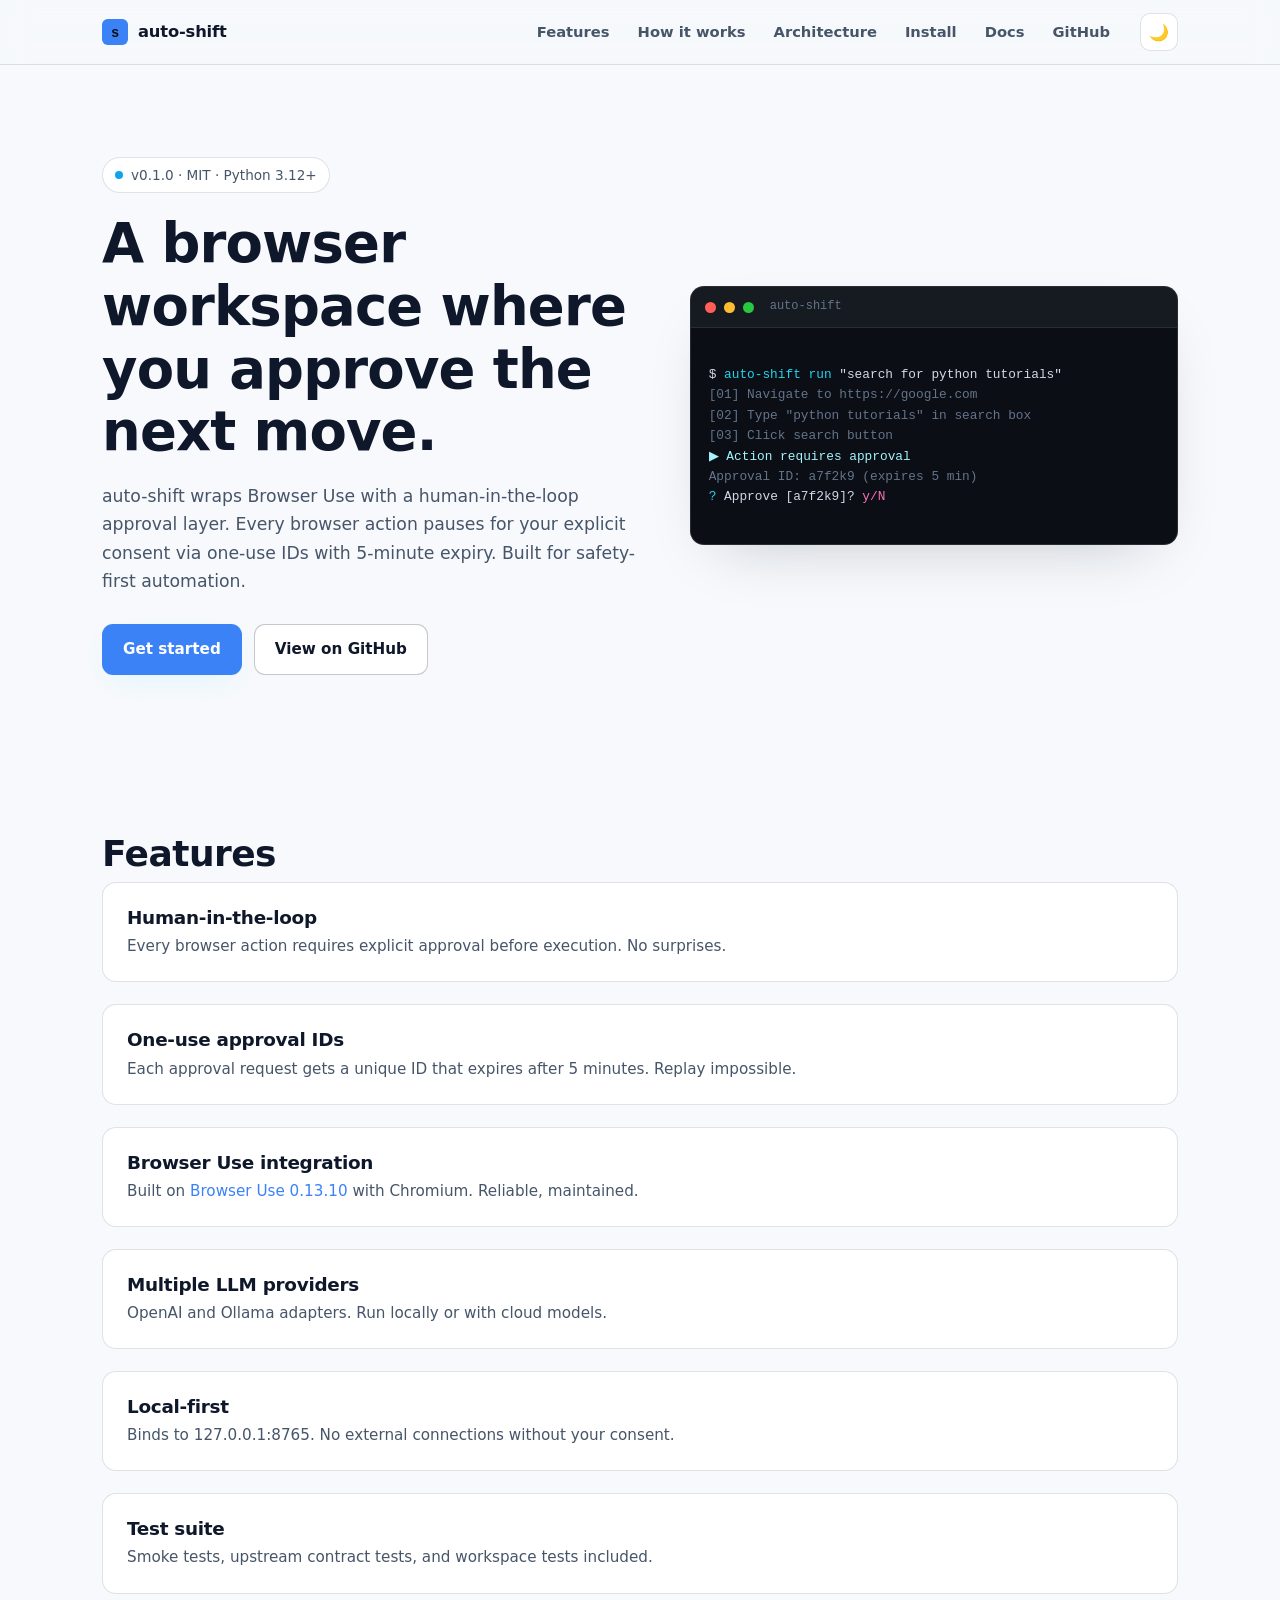
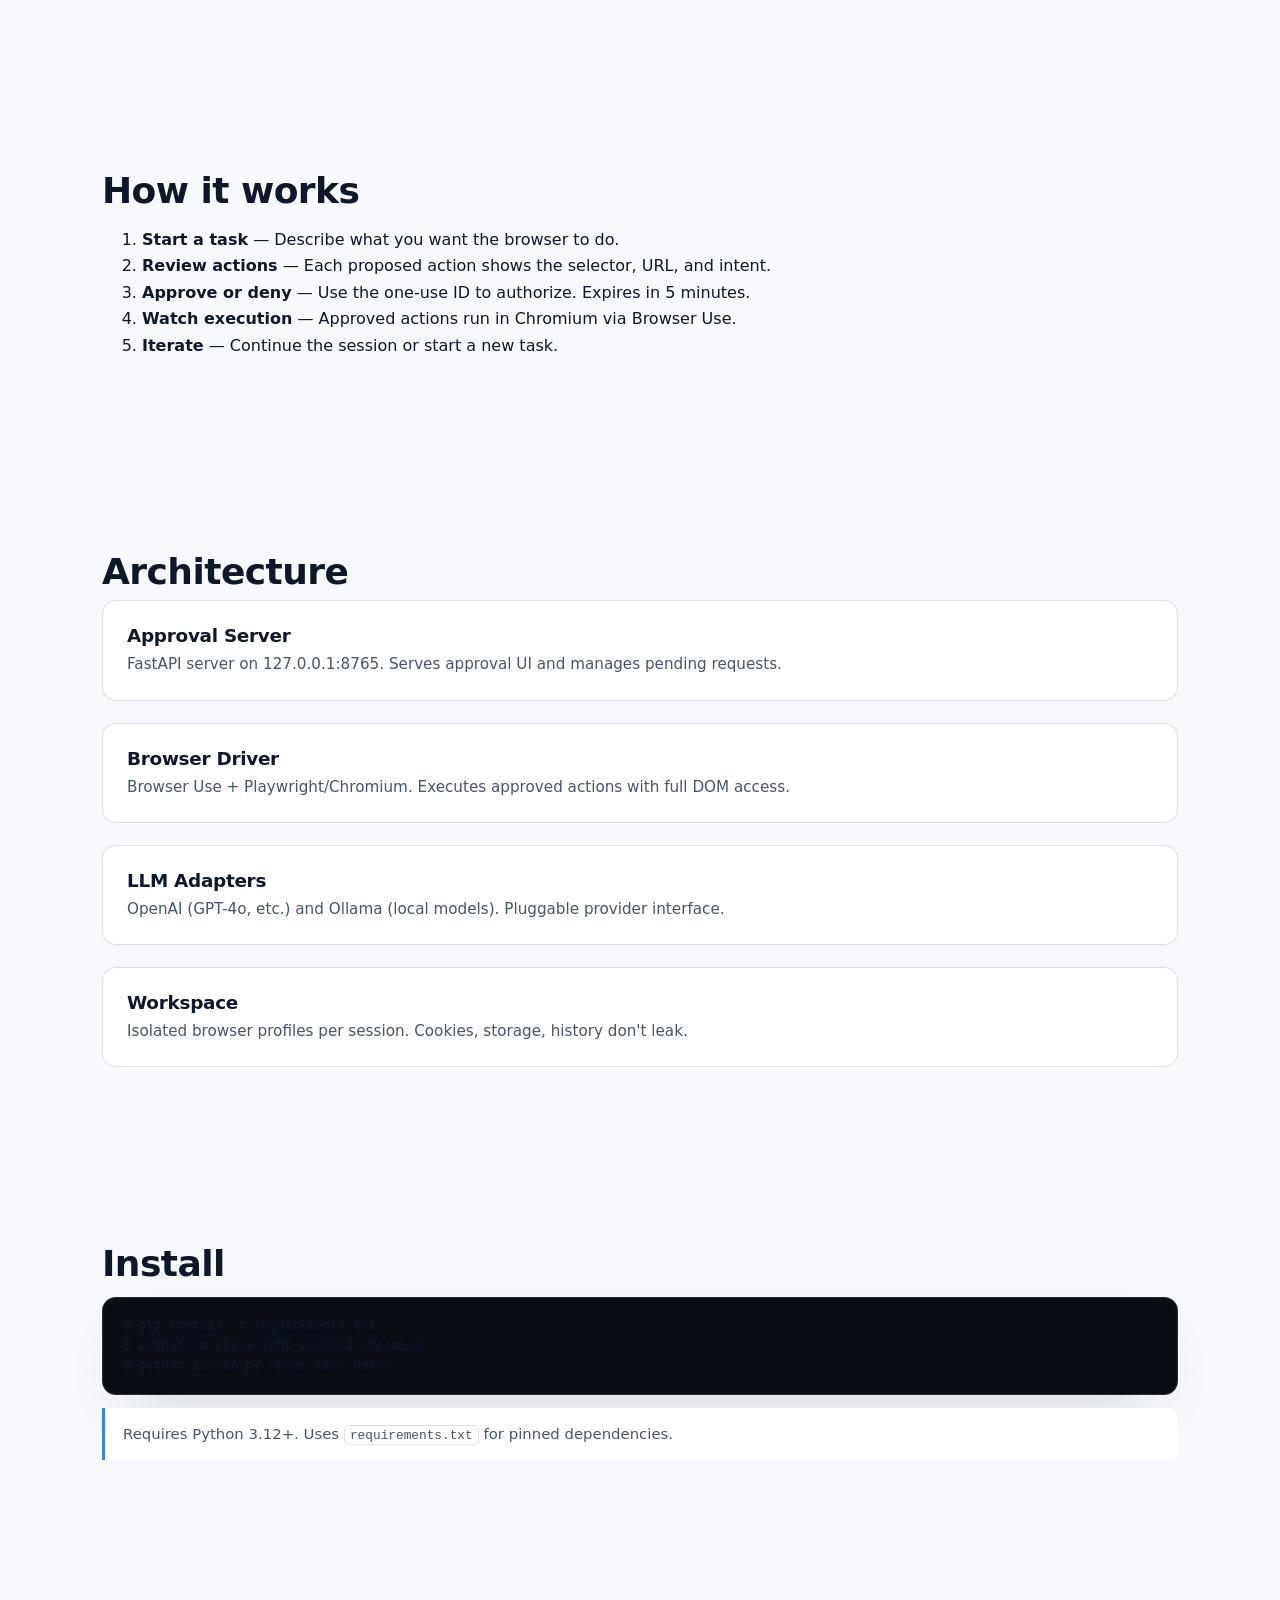
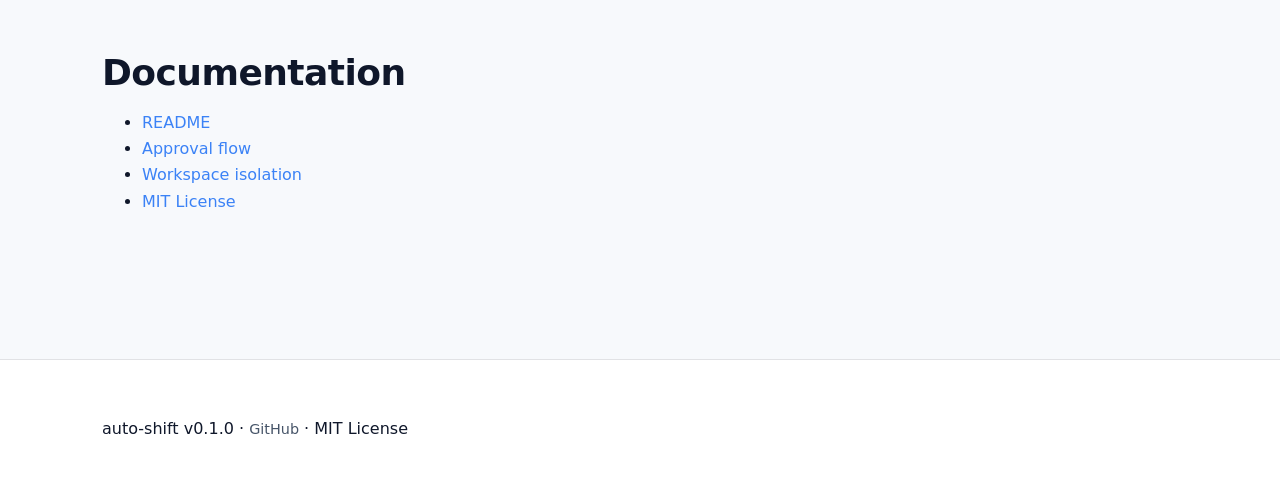
==== website/index.html @ 3d5436e9 "feat(site): add website with accurate content" ====
<!doctype html>
<html lang="en" data-theme="dark">
<head>
  <meta charset="utf-8">
  <meta name="viewport" content="width=device-width, initial-scale=1">
  <title>auto-shift — a browser workspace where you approve the next move</title>
  <meta name="description" content="auto-shift is a browser automation workspace with human-in-the-loop approval. Built on Browser Use, it lets you approve each action before execution with one-use IDs and 5-minute expiry.">
  <meta name="keywords" content="browser automation, browser-use, human-in-the-loop, approval workflow, AI agent, python">
  <meta name="author" content="Bittu Sharma">
  <link rel="canonical" href="https://honeyamn10-source.github.io/auto-shift/">
  <meta property="og:type" content="website">
  <meta property="og:site_name" content="auto-shift">
  <meta property="og:title" content="auto-shift — a browser workspace where you approve the next move">
  <meta property="og:description" content="Browser automation with approval gates. One-use approval IDs, 5-min expiry, Chromium + Browser Use.">
  <meta property="og:url" content="https://honeyamn10-source.github.io/auto-shift/">
  <meta property="og:image" content="https://honeyamn10-source.github.io/auto-shift/og.png">
  <meta property="og:image:width" content="1200">
  <meta property="og:image:height" content="630">
  <meta name="twitter:card" content="summary_large_image">
  <meta name="twitter:title" content="auto-shift — a browser workspace where you approve the next move">
  <meta name="twitter:description" content="Browser automation with approval gates. One-use approval IDs, 5-min expiry.">
  <meta name="twitter:image" content="https://honeyamn10-source.github.io/auto-shift/og.png">
  <meta name="color-scheme" content="dark light">
  <meta name="theme-color" content="#3b82f6">
  <link rel="icon" type="image/svg+xml" href="favicon.svg">
  <link rel="stylesheet" href="assets/site.css">
  <link rel="sitemap" type="application/xml" href="sitemap.xml">
  <script type="application/ld+json">
  {
    "@context": "https://schema.org",
    "@type": "SoftwareApplication",
    "name": "auto-shift",
    "url": "https://honeyamn10-source.github.io/auto-shift/",
    "applicationCategory": "DeveloperApplication",
    "operatingSystem": "Linux, macOS, Windows (Python 3.12+)",
    "description": "Browser automation workspace with human-in-the-loop approval using Browser Use.",
    "author": { "@type": "Person", "name": "Bittu Sharma" },
    "license": "https://github.com/honeyamn10-source/auto-shift/blob/main/LICENSE",
    "codeRepository": "https://github.com/honeyamn10-source/auto-shift"
  }
  </script>
</head>
<body>
  <a class="skip-link" href="#main">Skip to content</a>
  <header class="nav">
    <div class="wrap nav-inner">
      <a class="brand" href="#top" aria-label="auto-shift home">
        <svg viewBox="0 0 64 64" aria-hidden="true"><rect width="64" height="64" rx="14" fill="#3b82f6"/><text x="32" y="45" font-family="ui-monospace,Consolas,monospace" font-size="34" font-weight="700" fill="#0b0e14" text-anchor="middle">s</text></svg>
        auto-shift
      </a>
      <nav class="nav-links" aria-label="Primary">
        <a href="#features">Features</a>
        <a href="#how">How it works</a>
        <a href="#architecture">Architecture</a>
        <a href="#install">Install</a>
        <a href="#docs">Docs</a>
        <a href="https://github.com/honeyamn10-source/auto-shift" target="_blank" rel="noopener">GitHub</a>
      </nav>
      <button class="theme-toggle" type="button" aria-label="Switch theme">☀️</button>
      <button class="nav-burger" type="button" aria-expanded="false" aria-label="Toggle navigation">☰</button>
    </div>
  </header>
  <main id="main">
    <section class="hero" id="top">
      <div class="wrap">
        <div class="hero-grid">
          <div class="hero-inner">
            <span class="status"><span class="dot" aria-hidden="true"></span> v0.1.0 · MIT · Python 3.12+</span>
            <h1>A browser workspace where you approve the next move.</h1>
            <p class="lede">auto-shift wraps Browser Use with a human-in-the-loop approval layer. Every browser action pauses for your explicit consent via one-use IDs with 5-minute expiry. Built for safety-first automation.</p>
            <div class="btn-row">
              <a class="btn btn-primary" href="#install">Get started</a>
              <a class="btn btn-ghost" href="https://github.com/honeyamn10-source/auto-shift" target="_blank" rel="noopener">View on GitHub</a>
            </div>
          </div>
          <div class="term" role="img" aria-label="Terminal capture showing auto-shift approval prompt">
            <div class="term-bar"><i class="t1"></i><i class="t2"></i><i class="t3"></i><span>auto-shift</span></div>
            <div class="term-body">
$ <span class="c1">auto-shift run</span> "search for python tutorials"
<span class="dim">[01] Navigate to https://google.com</span>
<span class="dim">[02] Type "python tutorials" in search box</span>
<span class="dim">[03] Click search button</span>
<span class="c3">▶ Action requires approval</span>
<span class="dim">Approval ID: a7f2k9 (expires 5 min)</span>
<span class="c1">?</span> Approve [a7f2k9]? <span class="c2">y/N</span>
            </div>
          </div>
        </div>
      </div>
    </section>

    <section id="features" class="section">
      <div class="wrap">
        <h2>Features</h2>
        <div class="grid cards">
          <article class="card"><h3>Human-in-the-loop</h3><p>Every browser action requires explicit approval before execution. No surprises.</p></article>
          <article class="card"><h3>One-use approval IDs</h3><p>Each approval request gets a unique ID that expires after 5 minutes. Replay impossible.</p></article>
          <article class="card"><h3>Browser Use integration</h3><p>Built on <a href="https://github.com/browser-use/browser-use" target="_blank" rel="noopener">Browser Use 0.13.10</a> with Chromium. Reliable, maintained.</p></article>
          <article class="card"><h3>Multiple LLM providers</h3><p>OpenAI and Ollama adapters. Run locally or with cloud models.</p></article>
          <article class="card"><h3>Local-first</h3><p>Binds to 127.0.0.1:8765. No external connections without your consent.</p></article>
          <article class="card"><h3>Test suite</h3><p>Smoke tests, upstream contract tests, and workspace tests included.</p></article>
        </div>
      </div>
    </section>

    <section id="how" class="section alt">
      <div class="wrap">
        <h2>How it works</h2>
        <ol class="steps">
          <li><strong>Start a task</strong> — Describe what you want the browser to do.</li>
          <li><strong>Review actions</strong> — Each proposed action shows the selector, URL, and intent.</li>
          <li><strong>Approve or deny</strong> — Use the one-use ID to authorize. Expires in 5 minutes.</li>
          <li><strong>Watch execution</strong> — Approved actions run in Chromium via Browser Use.</li>
          <li><strong>Iterate</strong> — Continue the session or start a new task.</li>
        </ol>
      </div>
    </section>

    <section id="architecture" class="section">
      <div class="wrap">
        <h2>Architecture</h2>
        <div class="grid cards">
          <article class="card"><h3>Approval Server</h3><p>FastAPI server on 127.0.0.1:8765. Serves approval UI and manages pending requests.</p></article>
          <article class="card"><h3>Browser Driver</h3><p>Browser Use + Playwright/Chromium. Executes approved actions with full DOM access.</p></article>
          <article class="card"><h3>LLM Adapters</h3><p>OpenAI (GPT-4o, etc.) and Ollama (local models). Pluggable provider interface.</p></article>
          <article class="card"><h3>Workspace</h3><p>Isolated browser profiles per session. Cookies, storage, history don't leak.</p></article>
        </div>
      </div>
    </section>

    <section id="install" class="section alt">
      <div class="wrap">
        <h2>Install</h2>
        <pre class="term"><code>$ pip install -r requirements.txt
$ python -m playwright install chromium
$ python launch.py "your task here"</code></pre>
        <p class="note">Requires Python 3.12+. Uses <code>requirements.txt</code> for pinned dependencies.</p>
      </div>
    </section>

    <section id="docs" class="section">
      <div class="wrap">
        <h2>Documentation</h2>
        <ul class="doc-links">
          <li><a href="https://github.com/honeyamn10-source/auto-shift/blob/main/README.md">README</a></li>
          <li><a href="https://github.com/honeyamn10-source/auto-shift/blob/main/docs/approval.md">Approval flow</a></li>
          <li><a href="https://github.com/honeyamn10-source/auto-shift/blob/main/docs/workspace.md">Workspace isolation</a></li>
          <li><a href="https://github.com/honeyamn10-source/auto-shift/blob/main/LICENSE">MIT License</a></li>
        </ul>
      </div>
    </section>
  </main>
  <footer class="footer">
    <div class="wrap">
      <p>auto-shift v0.1.0 · <a href="https://github.com/honeyamn10-source/auto-shift">GitHub</a> · MIT License</p>
    </div>
  </footer>
  <script src="assets/site.js"></script>
</body>
</html>
---- website/assets/site.css ----
/* ============================================================
   portfolio design-system — shared across project sites
   Each site overrides the --accent* and --brand tokens.
   ============================================================ */

:root {
  --bg: #07090d;
  --bg-soft: #0b0f16;
  --bg-raised: #101722;
  --border: rgba(148, 163, 184, 0.14);
  --border-strong: rgba(148, 163, 184, 0.28);
  --text: #e6edf5;
  --text-dim: #94a3b8;
  --text-faint: #64748b;

  --accent: #22d3ee;
  --accent-2: #34d399;
  --accent-ink: #03151d;
  --accent-glow: rgba(34, 211, 238, 0.22);

  --mono: "SFMono-Regular", ui-monospace, "JetBrains Mono", Consolas, "Liberation Mono", monospace;
  --sans: "Inter", ui-sans-serif, system-ui, -apple-system, "Segoe UI", Roboto, Helvetica, Arial, sans-serif;

  --radius: 14px;
  --radius-sm: 9px;
  --maxw: 1120px;
  --nav-h: 64px;
  --shadow-lg: 0 24px 60px -24px rgba(0, 0, 0, 0.7);
  --ease: cubic-bezier(0.22, 1, 0.36, 1);
}

:root[data-theme="light"] {
  --bg: #f7f9fc;
  --bg-soft: #ffffff;
  --bg-raised: #ffffff;
  --border: rgba(15, 23, 42, 0.12);
  --border-strong: rgba(15, 23, 42, 0.24);
  --text: #0f172a;
  --text-dim: #475569;
  --text-faint: #94a3b8;
  --accent-ink: #ffffff;
  --accent-glow: rgba(34, 211, 238, 0.16);
  --shadow-lg: 0 24px 60px -30px rgba(15, 23, 42, 0.25);
}

/* ---------- reset ---------- */
*, *::before, *::after { box-sizing: border-box; }
html { scroll-behavior: smooth; -webkit-text-size-adjust: 100%; }
body {
  margin: 0;
  background: var(--bg);
  color: var(--text);
  font-family: var(--sans);
  font-size: 16px;
  line-height: 1.65;
  -webkit-font-smoothing: antialiased;
  text-rendering: optimizeLegibility;
}
img, svg { display: block; max-width: 100%; }
a { color: var(--accent); text-decoration: none; }
a:hover { text-decoration: underline; }
h1, h2, h3, h4 { line-height: 1.15; margin: 0 0 0.5rem; letter-spacing: -0.015em; }
h1 { font-size: clamp(2.1rem, 5vw, 3.4rem); font-weight: 800; }
h2 { font-size: clamp(1.6rem, 3.4vw, 2.25rem); font-weight: 750; }
h3 { font-size: 1.15rem; font-weight: 650; }
p { margin: 0 0 1rem; }
code, pre, kbd { font-family: var(--mono); }
code {
  font-size: 0.86em;
  background: var(--bg-raised);
  border: 1px solid var(--border);
  border-radius: 5px;
  padding: 0.12em 0.4em;
}
pre {
  background: var(--bg-raised);
  border: 1px solid var(--border);
  border-radius: var(--radius);
  padding: 18px 20px;
  overflow-x: auto;
  line-height: 1.55;
  font-size: 0.85rem;
}
pre code { background: none; border: 0; padding: 0; font-size: inherit; }
::selection { background: var(--accent); color: var(--accent-ink); }

/* ---------- focus + a11y ---------- */
:focus-visible {
  outline: 2px solid var(--accent);
  outline-offset: 3px;
  border-radius: 4px;
}
.skip-link {
  position: absolute;
  left: 12px;
  top: -60px;
  z-index: 1000;
  background: var(--accent);
  color: var(--accent-ink);
  padding: 8px 14px;
  border-radius: 8px;
  transition: top 0.2s var(--ease);
}
.skip-link:focus { top: 12px; }

@media (prefers-reduced-motion: reduce) {
  *, *::before, *::after {
    animation-duration: 0.001s !important;
    animation-iteration-count: 1 !important;
    transition-duration: 0.001s !important;
    scroll-behavior: auto !important;
  }
  html { scroll-behavior: auto; }
}

/* ---------- layout ---------- */
.wrap { max-width: var(--maxw); margin: 0 auto; padding: 0 22px; }
.section { padding: 88px 0; }
.section-soft { background: var(--bg-soft); }
.eyebrow {
  text-transform: uppercase;
  letter-spacing: 0.14em;
  font-size: 0.72rem;
  font-weight: 700;
  color: var(--accent);
  margin-bottom: 14px;
}
.lede { color: var(--text-dim); font-size: 1.08rem; max-width: 62ch; }
.grid { display: grid; gap: 22px; }
.grid-2 { grid-template-columns: repeat(2, 1fr); }
.grid-3 { grid-template-columns: repeat(3, 1fr); }
.grid-4 { grid-template-columns: repeat(4, 1fr); }

/* ---------- nav ---------- */
.nav {
  position: sticky;
  top: 0;
  z-index: 100;
  backdrop-filter: blur(14px);
  background: color-mix(in srgb, var(--bg) 78%, transparent);
  border-bottom: 1px solid var(--border);
}
.nav-inner { display: flex; align-items: center; gap: 18px; height: var(--nav-h); }
.brand { display: flex; align-items: center; gap: 10px; font-weight: 750; color: var(--text); font-size: 1.02rem; letter-spacing: -0.01em; }
.brand svg { width: 26px; height: 26px; }
.brand:hover { text-decoration: none; }
.nav-links { display: flex; align-items: center; gap: 4px; margin-left: auto; }
.nav-links a {
  color: var(--text-dim);
  font-size: 0.92rem;
  padding: 7px 12px;
  border-radius: 8px;
  font-weight: 550;
}
.nav-links a:hover { color: var(--text); background: var(--bg-raised); text-decoration: none; }
.nav-cta { margin-left: 6px; }
.theme-toggle, .nav-burger {
  background: var(--bg-raised);
  border: 1px solid var(--border);
  color: var(--text);
  width: 38px;
  height: 38px;
  border-radius: 10px;
  cursor: pointer;
  display: inline-flex;
  align-items: center;
  justify-content: center;
  font-size: 16px;
}
.theme-toggle:hover, .nav-burger:hover { border-color: var(--border-strong); }
.nav-burger { display: none; margin-left: 4px; }
@media (max-width: 860px) {
  .nav-links {
    display: none;
    position: absolute;
    top: var(--nav-h);
    left: 0;
    right: 0;
    flex-direction: column;
    align-items: stretch;
    gap: 2px;
    background: var(--bg);
    border-bottom: 1px solid var(--border);
    padding: 10px 16px 16px;
  }
  .nav-links.open { display: flex; }
  .nav-links a { padding: 12px; }
  .nav-burger { display: inline-flex; }
  .nav-cta { display: none; }
}

/* ---------- buttons ---------- */
.btn {
  display: inline-flex;
  align-items: center;
  gap: 8px;
  font-weight: 650;
  font-size: 0.95rem;
  padding: 12px 20px;
  border-radius: 11px;
  border: 1px solid transparent;
  cursor: pointer;
  transition: transform 0.15s var(--ease), border-color 0.15s, background 0.15s, box-shadow 0.15s;
  text-decoration: none !important;
}
.btn-primary { background: var(--accent); color: var(--accent-ink); box-shadow: 0 10px 30px -12px var(--accent-glow); }
.btn-primary:hover { transform: translateY(-1px); box-shadow: 0 14px 34px -12px var(--accent-glow); }
.btn-ghost { border-color: var(--border-strong); color: var(--text); background: var(--bg-soft); }
.btn-ghost:hover { border-color: var(--accent); color: var(--accent); }
.btn-row { display: flex; flex-wrap: wrap; gap: 12px; margin-top: 28px; }

/* ---------- hero ---------- */
.hero { padding: 92px 0 70px; position: relative; overflow: hidden; }
.hero::before {
  content: "";
  position: absolute;
  inset: -40% -10% auto;
  height: 90%;
  background:
    radial-gradient(520px 340px at 18% 0%, var(--accent-glow), transparent 70%),
    radial-gradient(420px 300px at 82% 10%, rgba(52, 211, 153, 0.12), transparent 70%);
  pointer-events: none;
}
.hero-inner { position: relative; }
.hero h1 { max-width: 18ch; }
.hero p.lede { margin-top: 18px; }
.hero .status {
  display: inline-flex;
  align-items: center;
  gap: 8px;
  color: var(--text-dim);
  font-size: 0.85rem;
  border: 1px solid var(--border);
  background: var(--bg-raised);
  padding: 6px 12px;
  border-radius: 999px;
  margin-bottom: 20px;
}
.hero .status .dot { width: 8px; height: 8px; border-radius: 50%; background: var(--accent-2); }
.hero-grid { display: grid; grid-template-columns: 1.05fr 0.95fr; gap: 48px; align-items: center; }
@media (max-width: 900px) { .hero-grid { grid-template-columns: 1fr; gap: 36px; } .hero { padding: 64px 0 48px; } }

.term {
  background: #0b0e14;
  border: 1px solid rgba(148, 163, 184, 0.2);
  border-radius: var(--radius);
  box-shadow: var(--shadow-lg);
  overflow: hidden;
  font-family: var(--mono);
  font-size: 0.8rem;
}
.term-bar { display: flex; align-items: center; gap: 8px; padding: 10px 14px; background: rgba(148,163,184,0.08); border-bottom: 1px solid rgba(148,163,184,0.14); }
.term-bar i { width: 11px; height: 11px; border-radius: 50%; display: inline-block; }
.term-bar .t1 { background: #ff5f57; } .term-bar .t2 { background: #febc2e; } .term-bar .t3 { background: #28c840; }
.term-bar span { margin-left: 8px; color: #64748b; font-size: 0.75rem; }
.term-body { padding: 16px 18px; overflow-x: auto; color: #d1d9e6; line-height: 1.6; white-space: pre; }
.term-body .c1 { color: #22d3ee; }
.term-body .c2 { color: #f472b6; }
.term-body .c3 { color: #a5f3fc; }
.term-body .ok { color: #34d399; }
.term-body .warn { color: #fbbf24; }
.term-body .err { color: #f87171; }
.term-body .dim { color: #64748b; }

/* ---------- cards ---------- */
.card {
  background: var(--bg-raised);
  border: 1px solid var(--border);
  border-radius: var(--radius);
  padding: 24px 24px 22px;
  transition: border-color 0.2s, transform 0.2s var(--ease);
}
.card:hover { border-color: var(--border-strong); transform: translateY(-2px); }
.card .ico {
  width: 42px; height: 42px; border-radius: 11px;
  display: inline-flex; align-items: center; justify-content: center;
  background: var(--accent-glow); color: var(--accent);
  font-size: 20px; margin-bottom: 14px;
}
.card h3 { margin-bottom: 6px; }
.card p { color: var(--text-dim); font-size: 0.95rem; margin: 0; }
.card .tag-row { margin-top: 14px; display: flex; flex-wrap: wrap; gap: 6px; }
.tag { font-family: var(--mono); font-size: 0.72rem; color: var(--text-dim); border: 1px solid var(--border); background: var(--bg); padding: 3px 8px; border-radius: 999px; }

/* ---------- steps / how it works ---------- */
.steps { counter-reset: step; display: grid; gap: 0; }
.step { display: grid; grid-template-columns: 56px 1fr; gap: 18px; padding: 18px 0; border-top: 1px solid var(--border); }
.step:first-child { border-top: 0; }
.step .n { counter-increment: step; font-family: var(--mono); color: var(--accent); font-weight: 700; }
.step .n::before { content: counter(step, decimal-leading-zero); }
.step h3 { margin-bottom: 4px; }
.step p { color: var(--text-dim); margin: 0; font-size: 0.95rem; }

/* ---------- code compare / pipe ---------- */
.pipe { font-family: var(--mono); font-size: 0.85rem; display: flex; flex-wrap: wrap; align-items: center; gap: 8px; }
.pipe .node { background: var(--bg-raised); border: 1px solid var(--border); border-radius: var(--radius-sm); padding: 8px 14px; color: var(--text); }
.pipe .node b { color: var(--accent); }
.pipe .arr { color: var(--text-faint); }

/* ---------- feature table ---------- */
.ftable { width: 100%; border-collapse: collapse; font-size: 0.93rem; }
.ftable th { text-align: left; color: var(--text-faint); font-size: 0.76rem; text-transform: uppercase; letter-spacing: 0.08em; padding: 10px 12px; border-bottom: 1px solid var(--border-strong); }
.ftable td { padding: 12px; border-bottom: 1px solid var(--border); vertical-align: top; }
.ftable tr:last-child td { border-bottom: 0; }
.ftable code { white-space: nowrap; }
@media (max-width: 640px) { .ftable { font-size: 0.85rem; } .grid-4, .grid-3 { grid-template-columns: 1fr; } .grid-2 { grid-template-columns: 1fr; } }

/* ---------- quote / banners ---------- */
.note { border-left: 3px solid var(--accent); background: var(--bg-raised); padding: 14px 18px; border-radius: 0 var(--radius-sm) var(--radius-sm) 0; color: var(--text-dim); font-size: 0.93rem; }

/* ---------- footer ---------- */
.footer {
  border-top: 1px solid var(--border);
  background: var(--bg-soft);
  padding: 56px 0 34px;
  margin-top: 40px;
}
.footer-grid { display: grid; grid-template-columns: 2fr 1fr 1fr 1fr; gap: 30px; }
.footer h4 { font-size: 0.85rem; margin-bottom: 12px; }
.footer ul { list-style: none; margin: 0; padding: 0; }
.footer li { margin-bottom: 8px; }
.footer a { color: var(--text-dim); font-size: 0.9rem; }
.footer a:hover { color: var(--accent); }
.footer .bio { color: var(--text-dim); font-size: 0.92rem; }
.footer-base { margin-top: 40px; padding-top: 22px; border-top: 1px solid var(--border); display: flex; flex-wrap: wrap; gap: 12px; justify-content: space-between; color: var(--text-faint); font-size: 0.85rem; }
@media (max-width: 760px) { .footer-grid { grid-template-columns: 1fr 1fr; } }

/* ---------- reveal on scroll ---------- */
[data-reveal] { opacity: 0; transform: translateY(14px); transition: opacity 0.6s var(--ease), transform 0.6s var(--ease); }
[data-reveal].revealed { opacity: 1; transform: none; }
@media (prefers-reduced-motion: reduce) { [data-reveal] { opacity: 1; transform: none; } }

/* ---------- section id offset for sticky nav ---------- */
[id] { scroll-margin-top: calc(var(--nav-h) + 16px); }

/* ---------- misc ---------- */
.metrics { display: grid; grid-template-columns: repeat(auto-fit, minmax(150px, 1fr)); gap: 16px; }
.metric { border: 1px solid var(--border); background: var(--bg-raised); border-radius: var(--radius); padding: 18px; }
.metric b { font-size: 1.5rem; letter-spacing: -0.02em; display: block; color: var(--accent); }
.metric span { color: var(--text-dim); font-size: 0.84rem; }
.center { text-align: center; }
.center .lede { margin-inline: auto; }
.stack > * + * { margin-top: 18px; }
/* ---- auto-shift theme ---- */
:root {
  --accent: #3b82f6;
  --accent-2: #0ea5e9;
  --accent-glow: rgba(59, 130, 246, 0.22);
}
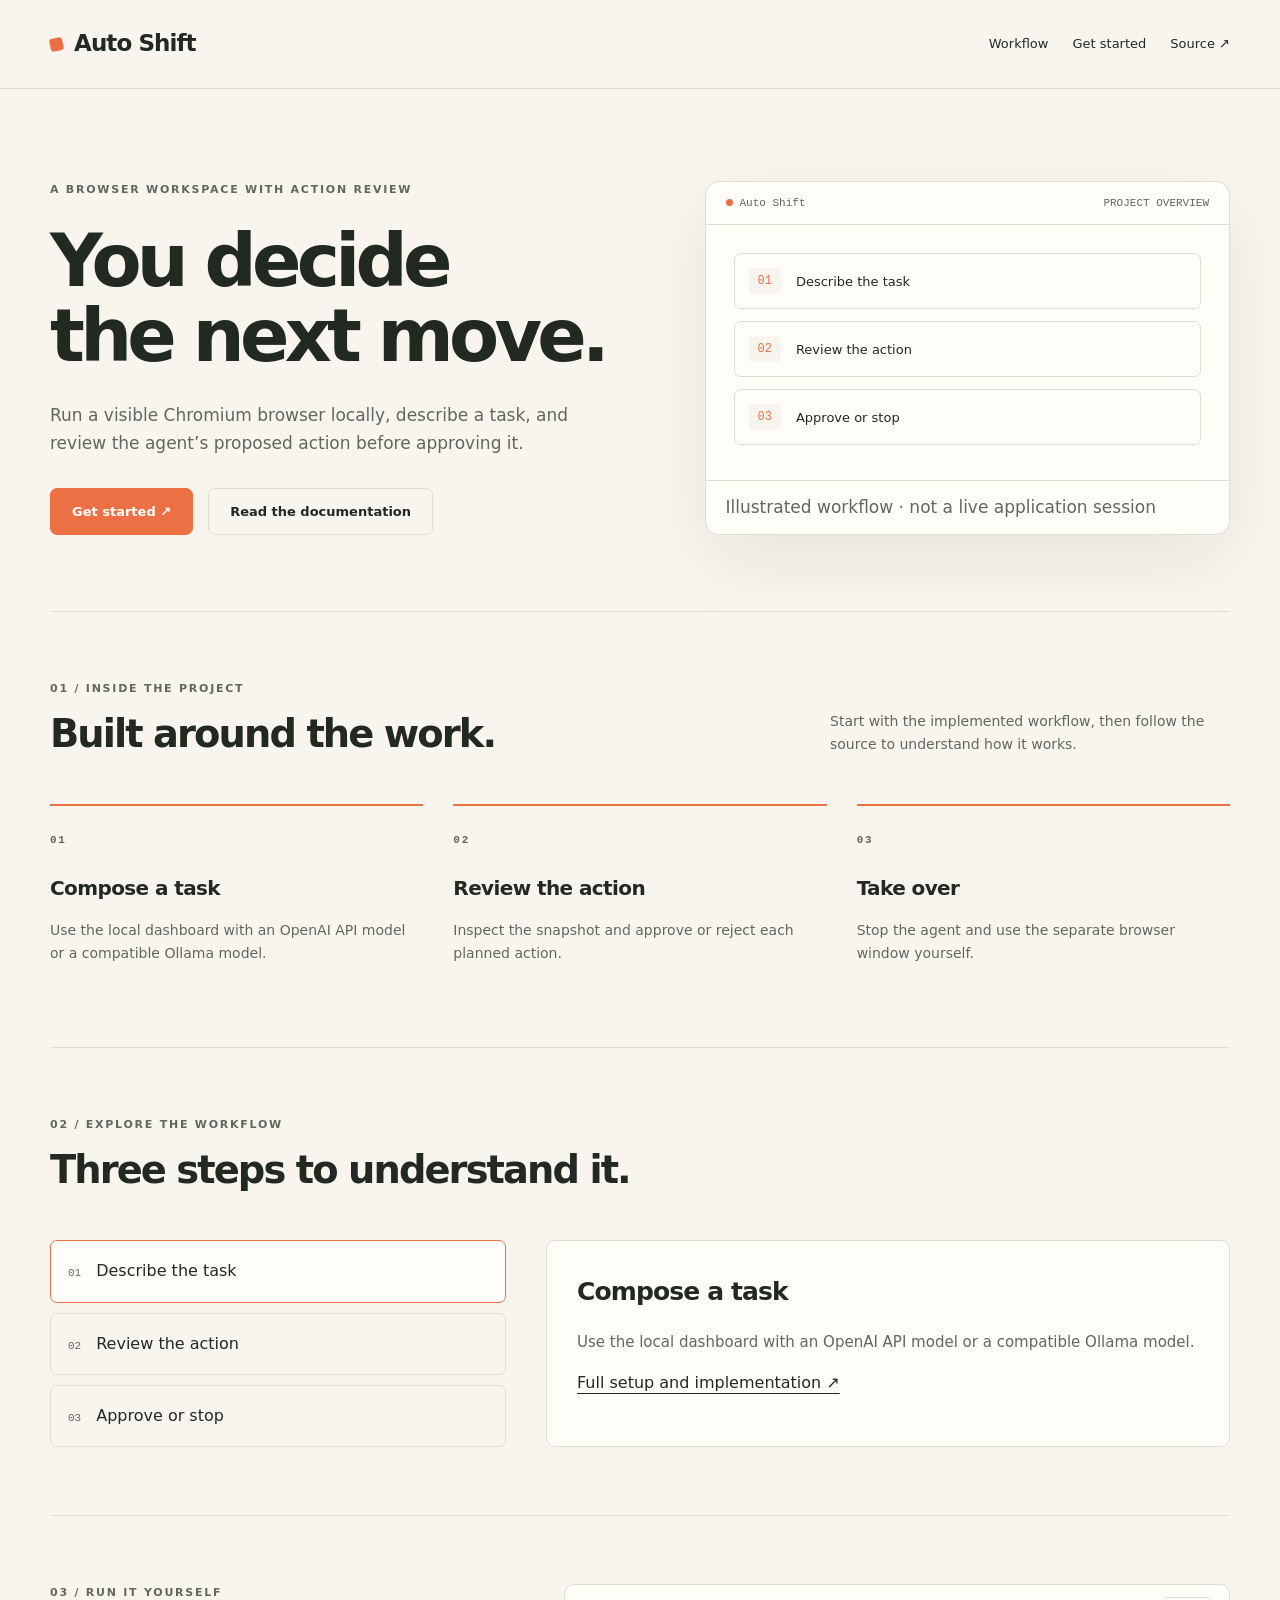
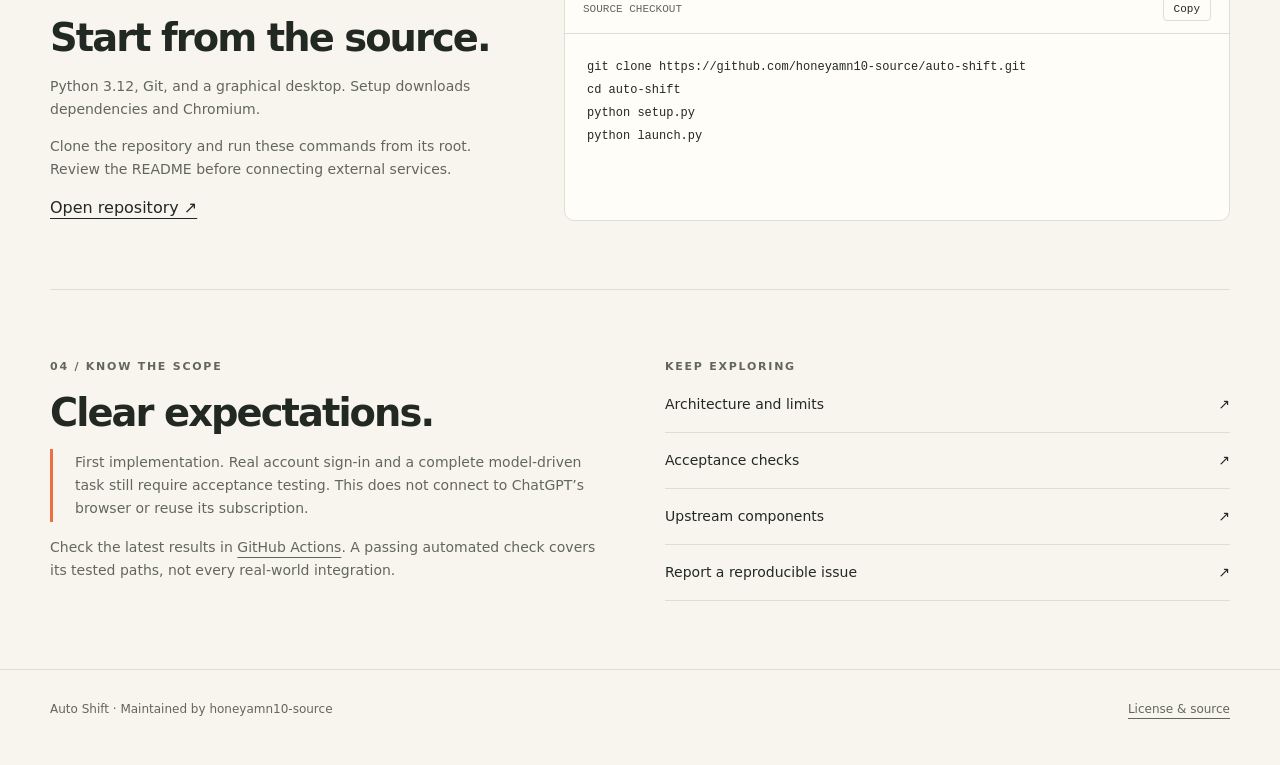
==== commit 2517d389: "docs: rebuild project guide and website around implemented workflows" ====
--- a/website/index.html
+++ b/website/index.html
@@ -1,160 +1,13 @@
 <!doctype html>
-<html lang="en" data-theme="dark">
-<head>
-  <meta charset="utf-8">
-  <meta name="viewport" content="width=device-width, initial-scale=1">
-  <title>auto-shift — a browser workspace where you approve the next move</title>
-  <meta name="description" content="auto-shift is a browser automation workspace with human-in-the-loop approval. Built on Browser Use, it lets you approve each action before execution with one-use IDs and 5-minute expiry.">
-  <meta name="keywords" content="browser automation, browser-use, human-in-the-loop, approval workflow, AI agent, python">
-  <meta name="author" content="Bittu Sharma">
-  <link rel="canonical" href="https://honeyamn10-source.github.io/auto-shift/">
-  <meta property="og:type" content="website">
-  <meta property="og:site_name" content="auto-shift">
-  <meta property="og:title" content="auto-shift — a browser workspace where you approve the next move">
-  <meta property="og:description" content="Browser automation with approval gates. One-use approval IDs, 5-min expiry, Chromium + Browser Use.">
-  <meta property="og:url" content="https://honeyamn10-source.github.io/auto-shift/">
-  <meta property="og:image" content="https://honeyamn10-source.github.io/auto-shift/og.png">
-  <meta property="og:image:width" content="1200">
-  <meta property="og:image:height" content="630">
-  <meta name="twitter:card" content="summary_large_image">
-  <meta name="twitter:title" content="auto-shift — a browser workspace where you approve the next move">
-  <meta name="twitter:description" content="Browser automation with approval gates. One-use approval IDs, 5-min expiry.">
-  <meta name="twitter:image" content="https://honeyamn10-source.github.io/auto-shift/og.png">
-  <meta name="color-scheme" content="dark light">
-  <meta name="theme-color" content="#3b82f6">
-  <link rel="icon" type="image/svg+xml" href="favicon.svg">
-  <link rel="stylesheet" href="assets/site.css">
-  <link rel="sitemap" type="application/xml" href="sitemap.xml">
-  <script type="application/ld+json">
-  {
-    "@context": "https://schema.org",
-    "@type": "SoftwareApplication",
-    "name": "auto-shift",
-    "url": "https://honeyamn10-source.github.io/auto-shift/",
-    "applicationCategory": "DeveloperApplication",
-    "operatingSystem": "Linux, macOS, Windows (Python 3.12+)",
-    "description": "Browser automation workspace with human-in-the-loop approval using Browser Use.",
-    "author": { "@type": "Person", "name": "Bittu Sharma" },
-    "license": "https://github.com/honeyamn10-source/auto-shift/blob/main/LICENSE",
-    "codeRepository": "https://github.com/honeyamn10-source/auto-shift"
-  }
-  </script>
-</head>
-<body>
-  <a class="skip-link" href="#main">Skip to content</a>
-  <header class="nav">
-    <div class="wrap nav-inner">
-      <a class="brand" href="#top" aria-label="auto-shift home">
-        <svg viewBox="0 0 64 64" aria-hidden="true"><rect width="64" height="64" rx="14" fill="#3b82f6"/><text x="32" y="45" font-family="ui-monospace,Consolas,monospace" font-size="34" font-weight="700" fill="#0b0e14" text-anchor="middle">s</text></svg>
-        auto-shift
-      </a>
-      <nav class="nav-links" aria-label="Primary">
-        <a href="#features">Features</a>
-        <a href="#how">How it works</a>
-        <a href="#architecture">Architecture</a>
-        <a href="#install">Install</a>
-        <a href="#docs">Docs</a>
-        <a href="https://github.com/honeyamn10-source/auto-shift" target="_blank" rel="noopener">GitHub</a>
-      </nav>
-      <button class="theme-toggle" type="button" aria-label="Switch theme">☀️</button>
-      <button class="nav-burger" type="button" aria-expanded="false" aria-label="Toggle navigation">☰</button>
-    </div>
-  </header>
-  <main id="main">
-    <section class="hero" id="top">
-      <div class="wrap">
-        <div class="hero-grid">
-          <div class="hero-inner">
-            <span class="status"><span class="dot" aria-hidden="true"></span> v0.1.0 · MIT · Python 3.12+</span>
-            <h1>A browser workspace where you approve the next move.</h1>
-            <p class="lede">auto-shift wraps Browser Use with a human-in-the-loop approval layer. Every browser action pauses for your explicit consent via one-use IDs with 5-minute expiry. Built for safety-first automation.</p>
-            <div class="btn-row">
-              <a class="btn btn-primary" href="#install">Get started</a>
-              <a class="btn btn-ghost" href="https://github.com/honeyamn10-source/auto-shift" target="_blank" rel="noopener">View on GitHub</a>
-            </div>
-          </div>
-          <div class="term" role="img" aria-label="Terminal capture showing auto-shift approval prompt">
-            <div class="term-bar"><i class="t1"></i><i class="t2"></i><i class="t3"></i><span>auto-shift</span></div>
-            <div class="term-body">
-$ <span class="c1">auto-shift run</span> "search for python tutorials"
-<span class="dim">[01] Navigate to https://google.com</span>
-<span class="dim">[02] Type "python tutorials" in search box</span>
-<span class="dim">[03] Click search button</span>
-<span class="c3">▶ Action requires approval</span>
-<span class="dim">Approval ID: a7f2k9 (expires 5 min)</span>
-<span class="c1">?</span> Approve [a7f2k9]? <span class="c2">y/N</span>
-            </div>
-          </div>
-        </div>
-      </div>
-    </section>
+<html lang="en"><head><meta charset="utf-8"><meta name="viewport" content="width=device-width,initial-scale=1"><title>Auto Shift — A browser workspace with action review</title><meta name="description" content="Run a visible Chromium browser locally, describe a task, and review the agent’s proposed action before approving it."><meta name="theme-color" content="#f8f5ee"><meta property="og:title" content="Auto Shift"><meta property="og:description" content="Run a visible Chromium browser locally, describe a task, and review the agent’s proposed action before approving it."><meta property="og:type" content="website"><link rel="canonical" href="https://honeyamn10-source.github.io/auto-shift/"><link rel="icon" href="favicon.svg" type="image/svg+xml"><link rel="stylesheet" href="assets/site.css"><script src="assets/site.js" defer></script></head>
+<body class="theme-browser" style="--accent:#ed7045;--bg:#f8f5ee;--ink:#222922;--muted:#62675e;--panel:#fffdf7;--line:#deded3;--on-accent:#ffffff"><a class="skip" href="#main">Skip to content</a><header><div class="wrap nav"><a class="brand" href="#main"><span class="mark" aria-hidden="true"></span>Auto Shift</a><nav aria-label="Primary"><a href="#workflow">Workflow</a><a href="#start">Get started</a><a href="https://github.com/honeyamn10-source/auto-shift">Source ↗</a></nav></div></header>
+<main id="main" class="wrap"><section class="hero"><div><div class="eyebrow">A browser workspace with action review</div><h1>You decide
+the next move.</h1><p>Run a visible Chromium browser locally, describe a task, and review the agent’s proposed action before approving it.</p><div class="actions"><a class="button primary" href="#start">Get started <span aria-hidden="true">&nbsp;↗</span></a><a class="button" href="https://github.com/honeyamn10-source/auto-shift#readme">Read the documentation</a></div></div><div class="surface"><div class="surface-top"><span><span class="dot"></span>Auto Shift</span><span>PROJECT OVERVIEW</span></div><div class="visual"><div class="workflow"><div class="workflow-row"><span class="num">01</span>Describe the task</div><div class="workflow-row"><span class="num">02</span>Review the action</div><div class="workflow-row"><span class="num">03</span>Approve or stop</div></div></div><p class="surface-note">Illustrated workflow · not a live application session</p></div></section>
+<section class="section"><div class="section-head"><div><div class="eyebrow">01 / Inside the project</div><h2>Built around the work.</h2></div><p>Start with the implemented workflow, then follow the source to understand how it works.</p></div><div class="features"><article class="feature"><span class="eyebrow">01</span><h3>Compose a task</h3><p>Use the local dashboard with an OpenAI API model or a compatible Ollama model.</p></article><article class="feature"><span class="eyebrow">02</span><h3>Review the action</h3><p>Inspect the snapshot and approve or reject each planned action.</p></article><article class="feature"><span class="eyebrow">03</span><h3>Take over</h3><p>Stop the agent and use the separate browser window yourself.</p></article></div></section>
 
-    <section id="features" class="section">
-      <div class="wrap">
-        <h2>Features</h2>
-        <div class="grid cards">
-          <article class="card"><h3>Human-in-the-loop</h3><p>Every browser action requires explicit approval before execution. No surprises.</p></article>
-          <article class="card"><h3>One-use approval IDs</h3><p>Each approval request gets a unique ID that expires after 5 minutes. Replay impossible.</p></article>
-          <article class="card"><h3>Browser Use integration</h3><p>Built on <a href="https://github.com/browser-use/browser-use" target="_blank" rel="noopener">Browser Use 0.13.10</a> with Chromium. Reliable, maintained.</p></article>
-          <article class="card"><h3>Multiple LLM providers</h3><p>OpenAI and Ollama adapters. Run locally or with cloud models.</p></article>
-          <article class="card"><h3>Local-first</h3><p>Binds to 127.0.0.1:8765. No external connections without your consent.</p></article>
-          <article class="card"><h3>Test suite</h3><p>Smoke tests, upstream contract tests, and workspace tests included.</p></article>
-        </div>
-      </div>
-    </section>
-
-    <section id="how" class="section alt">
-      <div class="wrap">
-        <h2>How it works</h2>
-        <ol class="steps">
-          <li><strong>Start a task</strong> — Describe what you want the browser to do.</li>
-          <li><strong>Review actions</strong> — Each proposed action shows the selector, URL, and intent.</li>
-          <li><strong>Approve or deny</strong> — Use the one-use ID to authorize. Expires in 5 minutes.</li>
-          <li><strong>Watch execution</strong> — Approved actions run in Chromium via Browser Use.</li>
-          <li><strong>Iterate</strong> — Continue the session or start a new task.</li>
-        </ol>
-      </div>
-    </section>
-
-    <section id="architecture" class="section">
-      <div class="wrap">
-        <h2>Architecture</h2>
-        <div class="grid cards">
-          <article class="card"><h3>Approval Server</h3><p>FastAPI server on 127.0.0.1:8765. Serves approval UI and manages pending requests.</p></article>
-          <article class="card"><h3>Browser Driver</h3><p>Browser Use + Playwright/Chromium. Executes approved actions with full DOM access.</p></article>
-          <article class="card"><h3>LLM Adapters</h3><p>OpenAI (GPT-4o, etc.) and Ollama (local models). Pluggable provider interface.</p></article>
-          <article class="card"><h3>Workspace</h3><p>Isolated browser profiles per session. Cookies, storage, history don't leak.</p></article>
-        </div>
-      </div>
-    </section>
-
-    <section id="install" class="section alt">
-      <div class="wrap">
-        <h2>Install</h2>
-        <pre class="term"><code>$ pip install -r requirements.txt
-$ python -m playwright install chromium
-$ python launch.py "your task here"</code></pre>
-        <p class="note">Requires Python 3.12+. Uses <code>requirements.txt</code> for pinned dependencies.</p>
-      </div>
-    </section>
-
-    <section id="docs" class="section">
-      <div class="wrap">
-        <h2>Documentation</h2>
-        <ul class="doc-links">
-          <li><a href="https://github.com/honeyamn10-source/auto-shift/blob/main/README.md">README</a></li>
-          <li><a href="https://github.com/honeyamn10-source/auto-shift/blob/main/docs/approval.md">Approval flow</a></li>
-          <li><a href="https://github.com/honeyamn10-source/auto-shift/blob/main/docs/workspace.md">Workspace isolation</a></li>
-          <li><a href="https://github.com/honeyamn10-source/auto-shift/blob/main/LICENSE">MIT License</a></li>
-        </ul>
-      </div>
-    </section>
-  </main>
-  <footer class="footer">
-    <div class="wrap">
-      <p>auto-shift v0.1.0 · <a href="https://github.com/honeyamn10-source/auto-shift">GitHub</a> · MIT License</p>
-    </div>
-  </footer>
-  <script src="assets/site.js"></script>
-</body>
-</html>
+<section id="workflow" class="section"><div class="section-head"><div><div class="eyebrow">02 / Explore the workflow</div><h2>Three steps to understand it.</h2></div></div><div class="explorer"><div class="choices" role="group" aria-label="Explore project workflow"><button class="choice" data-choice data-title="Compose a task" data-detail="Use the local dashboard with an OpenAI API model or a compatible Ollama model." aria-pressed="true"><span>01</span>Describe the task</button><button class="choice" data-choice data-title="Review the action" data-detail="Inspect the snapshot and approve or reject each planned action." aria-pressed="false"><span>02</span>Review the action</button><button class="choice" data-choice data-title="Take over" data-detail="Stop the agent and use the separate browser window yourself." aria-pressed="false"><span>03</span>Approve or stop</button></div><div class="explanation" aria-live="polite"><h3 id="explore-title">Compose a task</h3><p id="explore-text">Use the local dashboard with an OpenAI API model or a compatible Ollama model.</p><a href="https://github.com/honeyamn10-source/auto-shift#readme">Full setup and implementation ↗</a></div></div></section>
+<section id="start" class="section setup"><div><div class="eyebrow">03 / Run it yourself</div><h2>Start from the source.</h2><p class="muted">Python 3.12, Git, and a graphical desktop. Setup downloads dependencies and Chromium.</p><p class="muted">Clone the repository and run these commands from its root. Review the README before connecting external services.</p><a href="https://github.com/honeyamn10-source/auto-shift">Open repository ↗</a></div><div class="codebox"><div class="code-head"><span>SOURCE CHECKOUT</span><button class="copy" data-copy="setup-code" aria-label="Copy setup commands">Copy</button></div><pre><code id="setup-code">git clone https://github.com/honeyamn10-source/auto-shift.git
+cd auto-shift
+python setup.py
+python launch.py</code></pre></div></section>
+<section class="section detail-grid"><div><div class="eyebrow">04 / Know the scope</div><h2>Clear expectations.</h2><p class="scope">First implementation. Real account sign-in and a complete model-driven task still require acceptance testing. This does not connect to ChatGPT’s browser or reuse its subscription.</p><p class="muted">Check the latest results in <a href="https://github.com/honeyamn10-source/auto-shift/actions">GitHub Actions</a>. A passing automated check covers its tested paths, not every real-world integration.</p></div><div><div class="eyebrow">Keep exploring</div><ul class="doc-links"><li><a href="https://github.com/honeyamn10-source/auto-shift/blob/main/docs/ARCHITECTURE.md">Architecture and limits<span aria-hidden="true">↗</span></a></li><li><a href="https://github.com/honeyamn10-source/auto-shift/blob/main/docs/ACCEPTANCE.md">Acceptance checks<span aria-hidden="true">↗</span></a></li><li><a href="https://github.com/honeyamn10-source/auto-shift/blob/main/docs/OPEN_SOURCE.md">Upstream components<span aria-hidden="true">↗</span></a></li><li><a href="https://github.com/honeyamn10-source/auto-shift/issues">Report a reproducible issue<span aria-hidden="true">↗</span></a></li></ul></div></section></main><footer><div class="wrap"><span>Auto Shift · Maintained by honeyamn10-source</span><a href="https://github.com/honeyamn10-source/auto-shift/blob/main/LICENSE">License & source</a></div></footer></body></html>
--- a/website/assets/site.css
+++ b/website/assets/site.css
@@ -1,349 +1 @@
-/* ============================================================
-   portfolio design-system — shared across project sites
-   Each site overrides the --accent* and --brand tokens.
-   ============================================================ */
-
-:root {
-  --bg: #07090d;
-  --bg-soft: #0b0f16;
-  --bg-raised: #101722;
-  --border: rgba(148, 163, 184, 0.14);
-  --border-strong: rgba(148, 163, 184, 0.28);
-  --text: #e6edf5;
-  --text-dim: #94a3b8;
-  --text-faint: #64748b;
-
-  --accent: #22d3ee;
-  --accent-2: #34d399;
-  --accent-ink: #03151d;
-  --accent-glow: rgba(34, 211, 238, 0.22);
-
-  --mono: "SFMono-Regular", ui-monospace, "JetBrains Mono", Consolas, "Liberation Mono", monospace;
-  --sans: "Inter", ui-sans-serif, system-ui, -apple-system, "Segoe UI", Roboto, Helvetica, Arial, sans-serif;
-
-  --radius: 14px;
-  --radius-sm: 9px;
-  --maxw: 1120px;
-  --nav-h: 64px;
-  --shadow-lg: 0 24px 60px -24px rgba(0, 0, 0, 0.7);
-  --ease: cubic-bezier(0.22, 1, 0.36, 1);
-}
-
-:root[data-theme="light"] {
-  --bg: #f7f9fc;
-  --bg-soft: #ffffff;
-  --bg-raised: #ffffff;
-  --border: rgba(15, 23, 42, 0.12);
-  --border-strong: rgba(15, 23, 42, 0.24);
-  --text: #0f172a;
-  --text-dim: #475569;
-  --text-faint: #94a3b8;
-  --accent-ink: #ffffff;
-  --accent-glow: rgba(34, 211, 238, 0.16);
-  --shadow-lg: 0 24px 60px -30px rgba(15, 23, 42, 0.25);
-}
-
-/* ---------- reset ---------- */
-*, *::before, *::after { box-sizing: border-box; }
-html { scroll-behavior: smooth; -webkit-text-size-adjust: 100%; }
-body {
-  margin: 0;
-  background: var(--bg);
-  color: var(--text);
-  font-family: var(--sans);
-  font-size: 16px;
-  line-height: 1.65;
-  -webkit-font-smoothing: antialiased;
-  text-rendering: optimizeLegibility;
-}
-img, svg { display: block; max-width: 100%; }
-a { color: var(--accent); text-decoration: none; }
-a:hover { text-decoration: underline; }
-h1, h2, h3, h4 { line-height: 1.15; margin: 0 0 0.5rem; letter-spacing: -0.015em; }
-h1 { font-size: clamp(2.1rem, 5vw, 3.4rem); font-weight: 800; }
-h2 { font-size: clamp(1.6rem, 3.4vw, 2.25rem); font-weight: 750; }
-h3 { font-size: 1.15rem; font-weight: 650; }
-p { margin: 0 0 1rem; }
-code, pre, kbd { font-family: var(--mono); }
-code {
-  font-size: 0.86em;
-  background: var(--bg-raised);
-  border: 1px solid var(--border);
-  border-radius: 5px;
-  padding: 0.12em 0.4em;
-}
-pre {
-  background: var(--bg-raised);
-  border: 1px solid var(--border);
-  border-radius: var(--radius);
-  padding: 18px 20px;
-  overflow-x: auto;
-  line-height: 1.55;
-  font-size: 0.85rem;
-}
-pre code { background: none; border: 0; padding: 0; font-size: inherit; }
-::selection { background: var(--accent); color: var(--accent-ink); }
-
-/* ---------- focus + a11y ---------- */
-:focus-visible {
-  outline: 2px solid var(--accent);
-  outline-offset: 3px;
-  border-radius: 4px;
-}
-.skip-link {
-  position: absolute;
-  left: 12px;
-  top: -60px;
-  z-index: 1000;
-  background: var(--accent);
-  color: var(--accent-ink);
-  padding: 8px 14px;
-  border-radius: 8px;
-  transition: top 0.2s var(--ease);
-}
-.skip-link:focus { top: 12px; }
-
-@media (prefers-reduced-motion: reduce) {
-  *, *::before, *::after {
-    animation-duration: 0.001s !important;
-    animation-iteration-count: 1 !important;
-    transition-duration: 0.001s !important;
-    scroll-behavior: auto !important;
-  }
-  html { scroll-behavior: auto; }
-}
-
-/* ---------- layout ---------- */
-.wrap { max-width: var(--maxw); margin: 0 auto; padding: 0 22px; }
-.section { padding: 88px 0; }
-.section-soft { background: var(--bg-soft); }
-.eyebrow {
-  text-transform: uppercase;
-  letter-spacing: 0.14em;
-  font-size: 0.72rem;
-  font-weight: 700;
-  color: var(--accent);
-  margin-bottom: 14px;
-}
-.lede { color: var(--text-dim); font-size: 1.08rem; max-width: 62ch; }
-.grid { display: grid; gap: 22px; }
-.grid-2 { grid-template-columns: repeat(2, 1fr); }
-.grid-3 { grid-template-columns: repeat(3, 1fr); }
-.grid-4 { grid-template-columns: repeat(4, 1fr); }
-
-/* ---------- nav ---------- */
-.nav {
-  position: sticky;
-  top: 0;
-  z-index: 100;
-  backdrop-filter: blur(14px);
-  background: color-mix(in srgb, var(--bg) 78%, transparent);
-  border-bottom: 1px solid var(--border);
-}
-.nav-inner { display: flex; align-items: center; gap: 18px; height: var(--nav-h); }
-.brand { display: flex; align-items: center; gap: 10px; font-weight: 750; color: var(--text); font-size: 1.02rem; letter-spacing: -0.01em; }
-.brand svg { width: 26px; height: 26px; }
-.brand:hover { text-decoration: none; }
-.nav-links { display: flex; align-items: center; gap: 4px; margin-left: auto; }
-.nav-links a {
-  color: var(--text-dim);
-  font-size: 0.92rem;
-  padding: 7px 12px;
-  border-radius: 8px;
-  font-weight: 550;
-}
-.nav-links a:hover { color: var(--text); background: var(--bg-raised); text-decoration: none; }
-.nav-cta { margin-left: 6px; }
-.theme-toggle, .nav-burger {
-  background: var(--bg-raised);
-  border: 1px solid var(--border);
-  color: var(--text);
-  width: 38px;
-  height: 38px;
-  border-radius: 10px;
-  cursor: pointer;
-  display: inline-flex;
-  align-items: center;
-  justify-content: center;
-  font-size: 16px;
-}
-.theme-toggle:hover, .nav-burger:hover { border-color: var(--border-strong); }
-.nav-burger { display: none; margin-left: 4px; }
-@media (max-width: 860px) {
-  .nav-links {
-    display: none;
-    position: absolute;
-    top: var(--nav-h);
-    left: 0;
-    right: 0;
-    flex-direction: column;
-    align-items: stretch;
-    gap: 2px;
-    background: var(--bg);
-    border-bottom: 1px solid var(--border);
-    padding: 10px 16px 16px;
-  }
-  .nav-links.open { display: flex; }
-  .nav-links a { padding: 12px; }
-  .nav-burger { display: inline-flex; }
-  .nav-cta { display: none; }
-}
-
-/* ---------- buttons ---------- */
-.btn {
-  display: inline-flex;
-  align-items: center;
-  gap: 8px;
-  font-weight: 650;
-  font-size: 0.95rem;
-  padding: 12px 20px;
-  border-radius: 11px;
-  border: 1px solid transparent;
-  cursor: pointer;
-  transition: transform 0.15s var(--ease), border-color 0.15s, background 0.15s, box-shadow 0.15s;
-  text-decoration: none !important;
-}
-.btn-primary { background: var(--accent); color: var(--accent-ink); box-shadow: 0 10px 30px -12px var(--accent-glow); }
-.btn-primary:hover { transform: translateY(-1px); box-shadow: 0 14px 34px -12px var(--accent-glow); }
-.btn-ghost { border-color: var(--border-strong); color: var(--text); background: var(--bg-soft); }
-.btn-ghost:hover { border-color: var(--accent); color: var(--accent); }
-.btn-row { display: flex; flex-wrap: wrap; gap: 12px; margin-top: 28px; }
-
-/* ---------- hero ---------- */
-.hero { padding: 92px 0 70px; position: relative; overflow: hidden; }
-.hero::before {
-  content: "";
-  position: absolute;
-  inset: -40% -10% auto;
-  height: 90%;
-  background:
-    radial-gradient(520px 340px at 18% 0%, var(--accent-glow), transparent 70%),
-    radial-gradient(420px 300px at 82% 10%, rgba(52, 211, 153, 0.12), transparent 70%);
-  pointer-events: none;
-}
-.hero-inner { position: relative; }
-.hero h1 { max-width: 18ch; }
-.hero p.lede { margin-top: 18px; }
-.hero .status {
-  display: inline-flex;
-  align-items: center;
-  gap: 8px;
-  color: var(--text-dim);
-  font-size: 0.85rem;
-  border: 1px solid var(--border);
-  background: var(--bg-raised);
-  padding: 6px 12px;
-  border-radius: 999px;
-  margin-bottom: 20px;
-}
-.hero .status .dot { width: 8px; height: 8px; border-radius: 50%; background: var(--accent-2); }
-.hero-grid { display: grid; grid-template-columns: 1.05fr 0.95fr; gap: 48px; align-items: center; }
-@media (max-width: 900px) { .hero-grid { grid-template-columns: 1fr; gap: 36px; } .hero { padding: 64px 0 48px; } }
-
-.term {
-  background: #0b0e14;
-  border: 1px solid rgba(148, 163, 184, 0.2);
-  border-radius: var(--radius);
-  box-shadow: var(--shadow-lg);
-  overflow: hidden;
-  font-family: var(--mono);
-  font-size: 0.8rem;
-}
-.term-bar { display: flex; align-items: center; gap: 8px; padding: 10px 14px; background: rgba(148,163,184,0.08); border-bottom: 1px solid rgba(148,163,184,0.14); }
-.term-bar i { width: 11px; height: 11px; border-radius: 50%; display: inline-block; }
-.term-bar .t1 { background: #ff5f57; } .term-bar .t2 { background: #febc2e; } .term-bar .t3 { background: #28c840; }
-.term-bar span { margin-left: 8px; color: #64748b; font-size: 0.75rem; }
-.term-body { padding: 16px 18px; overflow-x: auto; color: #d1d9e6; line-height: 1.6; white-space: pre; }
-.term-body .c1 { color: #22d3ee; }
-.term-body .c2 { color: #f472b6; }
-.term-body .c3 { color: #a5f3fc; }
-.term-body .ok { color: #34d399; }
-.term-body .warn { color: #fbbf24; }
-.term-body .err { color: #f87171; }
-.term-body .dim { color: #64748b; }
-
-/* ---------- cards ---------- */
-.card {
-  background: var(--bg-raised);
-  border: 1px solid var(--border);
-  border-radius: var(--radius);
-  padding: 24px 24px 22px;
-  transition: border-color 0.2s, transform 0.2s var(--ease);
-}
-.card:hover { border-color: var(--border-strong); transform: translateY(-2px); }
-.card .ico {
-  width: 42px; height: 42px; border-radius: 11px;
-  display: inline-flex; align-items: center; justify-content: center;
-  background: var(--accent-glow); color: var(--accent);
-  font-size: 20px; margin-bottom: 14px;
-}
-.card h3 { margin-bottom: 6px; }
-.card p { color: var(--text-dim); font-size: 0.95rem; margin: 0; }
-.card .tag-row { margin-top: 14px; display: flex; flex-wrap: wrap; gap: 6px; }
-.tag { font-family: var(--mono); font-size: 0.72rem; color: var(--text-dim); border: 1px solid var(--border); background: var(--bg); padding: 3px 8px; border-radius: 999px; }
-
-/* ---------- steps / how it works ---------- */
-.steps { counter-reset: step; display: grid; gap: 0; }
-.step { display: grid; grid-template-columns: 56px 1fr; gap: 18px; padding: 18px 0; border-top: 1px solid var(--border); }
-.step:first-child { border-top: 0; }
-.step .n { counter-increment: step; font-family: var(--mono); color: var(--accent); font-weight: 700; }
-.step .n::before { content: counter(step, decimal-leading-zero); }
-.step h3 { margin-bottom: 4px; }
-.step p { color: var(--text-dim); margin: 0; font-size: 0.95rem; }
-
-/* ---------- code compare / pipe ---------- */
-.pipe { font-family: var(--mono); font-size: 0.85rem; display: flex; flex-wrap: wrap; align-items: center; gap: 8px; }
-.pipe .node { background: var(--bg-raised); border: 1px solid var(--border); border-radius: var(--radius-sm); padding: 8px 14px; color: var(--text); }
-.pipe .node b { color: var(--accent); }
-.pipe .arr { color: var(--text-faint); }
-
-/* ---------- feature table ---------- */
-.ftable { width: 100%; border-collapse: collapse; font-size: 0.93rem; }
-.ftable th { text-align: left; color: var(--text-faint); font-size: 0.76rem; text-transform: uppercase; letter-spacing: 0.08em; padding: 10px 12px; border-bottom: 1px solid var(--border-strong); }
-.ftable td { padding: 12px; border-bottom: 1px solid var(--border); vertical-align: top; }
-.ftable tr:last-child td { border-bottom: 0; }
-.ftable code { white-space: nowrap; }
-@media (max-width: 640px) { .ftable { font-size: 0.85rem; } .grid-4, .grid-3 { grid-template-columns: 1fr; } .grid-2 { grid-template-columns: 1fr; } }
-
-/* ---------- quote / banners ---------- */
-.note { border-left: 3px solid var(--accent); background: var(--bg-raised); padding: 14px 18px; border-radius: 0 var(--radius-sm) var(--radius-sm) 0; color: var(--text-dim); font-size: 0.93rem; }
-
-/* ---------- footer ---------- */
-.footer {
-  border-top: 1px solid var(--border);
-  background: var(--bg-soft);
-  padding: 56px 0 34px;
-  margin-top: 40px;
-}
-.footer-grid { display: grid; grid-template-columns: 2fr 1fr 1fr 1fr; gap: 30px; }
-.footer h4 { font-size: 0.85rem; margin-bottom: 12px; }
-.footer ul { list-style: none; margin: 0; padding: 0; }
-.footer li { margin-bottom: 8px; }
-.footer a { color: var(--text-dim); font-size: 0.9rem; }
-.footer a:hover { color: var(--accent); }
-.footer .bio { color: var(--text-dim); font-size: 0.92rem; }
-.footer-base { margin-top: 40px; padding-top: 22px; border-top: 1px solid var(--border); display: flex; flex-wrap: wrap; gap: 12px; justify-content: space-between; color: var(--text-faint); font-size: 0.85rem; }
-@media (max-width: 760px) { .footer-grid { grid-template-columns: 1fr 1fr; } }
-
-/* ---------- reveal on scroll ---------- */
-[data-reveal] { opacity: 0; transform: translateY(14px); transition: opacity 0.6s var(--ease), transform 0.6s var(--ease); }
-[data-reveal].revealed { opacity: 1; transform: none; }
-@media (prefers-reduced-motion: reduce) { [data-reveal] { opacity: 1; transform: none; } }
-
-/* ---------- section id offset for sticky nav ---------- */
-[id] { scroll-margin-top: calc(var(--nav-h) + 16px); }
-
-/* ---------- misc ---------- */
-.metrics { display: grid; grid-template-columns: repeat(auto-fit, minmax(150px, 1fr)); gap: 16px; }
-.metric { border: 1px solid var(--border); background: var(--bg-raised); border-radius: var(--radius); padding: 18px; }
-.metric b { font-size: 1.5rem; letter-spacing: -0.02em; display: block; color: var(--accent); }
-.metric span { color: var(--text-dim); font-size: 0.84rem; }
-.center { text-align: center; }
-.center .lede { margin-inline: auto; }
-.stack > * + * { margin-top: 18px; }
-/* ---- auto-shift theme ---- */
-:root {
-  --accent: #3b82f6;
-  --accent-2: #0ea5e9;
-  --accent-glow: rgba(59, 130, 246, 0.22);
-}
+*{box-sizing:border-box}html{scroll-behavior:smooth}body{margin:0;background:var(--bg);color:var(--ink);font-family:Inter,ui-sans-serif,system-ui,-apple-system,sans-serif;line-height:1.65}a{color:inherit;text-underline-offset:5px}button{font:inherit}a,button{touch-action:manipulation}a:focus-visible,button:focus-visible,summary:focus-visible{outline:3px solid var(--accent);outline-offset:5px}.wrap{width:min(1180px,calc(100% - 48px));margin:auto}.skip{position:fixed;top:-80px;left:12px;background:var(--ink);color:var(--bg);padding:12px;z-index:20}.skip:focus{top:12px}header{border-bottom:1px solid var(--line)}.nav{display:flex;align-items:center;justify-content:space-between;min-height:88px;gap:24px}.brand{font-weight:800;letter-spacing:-.04em;text-decoration:none;font-size:23px}.mark{display:inline-block;width:13px;height:13px;border-radius:3px;background:var(--accent);margin-right:11px;transform:rotate(-12deg)}nav{display:flex;gap:24px;font-size:13px}nav a{text-decoration:none}.eyebrow{text-transform:uppercase;letter-spacing:.16em;font-size:11px;font-weight:750;color:var(--muted)}.hero{display:grid;grid-template-columns:1.12fr 1fr;align-items:center;gap:66px;padding:92px 0 76px}.hero h1{font-size:clamp(44px,5.7vw,78px);line-height:1.03;letter-spacing:-.065em;font-weight:650;margin:24px 0 28px;white-space:pre-line}.hero p{max-width:530px;color:var(--muted);font-size:17px}.actions{display:flex;gap:15px;flex-wrap:wrap;margin-top:30px}.button{display:inline-flex;align-items:center;justify-content:center;border:1px solid var(--line);padding:12px 21px;border-radius:7px;text-decoration:none;font-weight:650;font-size:13px}.button.primary{background:var(--accent);border-color:var(--accent);color:var(--on-accent)}.surface{position:relative;background:var(--panel);border:1px solid var(--line);border-radius:14px;overflow:hidden;box-shadow:0 25px 80px #00000012}.surface-top{display:flex;align-items:center;justify-content:space-between;padding:15px 20px;border-bottom:1px solid var(--line);font:11px ui-monospace,monospace;color:var(--muted)}.dot{width:7px;height:7px;background:var(--accent);border-radius:50%;display:inline-block;margin-right:7px}.visual{padding:28px;min-height:255px}.visual h3{font-size:24px;letter-spacing:-.04em;margin:4px 0 26px}.workflow{display:grid;gap:12px}.workflow-row{display:flex;align-items:center;gap:15px;padding:14px;border:1px solid var(--line);border-radius:7px;font-size:13px}.num{font:12px ui-monospace,monospace;color:var(--accent);background:var(--bg);border-radius:4px;padding:6px 9px}.surface-note{padding:12px 20px;margin:0;border-top:1px solid var(--line);font-size:11px;color:var(--muted)}.wave{display:flex;height:92px;align-items:center;gap:7px;justify-content:center;margin:10px 0 28px}.wave i{width:6px;border-radius:5px;background:var(--accent)}.chart{width:100%;height:135px;display:block;margin:18px 0}.orbit{display:grid;place-items:center;width:190px;height:190px;border:1px solid var(--line);border-radius:50%;margin:0 auto 18px;position:relative}.orbit:before,.orbit:after{content:"";position:absolute;border:1px solid var(--line);border-radius:50%;inset:28px}.orbit:after{inset:55px}.orbit span{background:var(--accent);width:16px;height:16px;border-radius:50%;box-shadow:85px 0 0 var(--accent),-70px -48px 0 var(--accent),-30px 80px 0 var(--accent)}.ledger{width:100%;border-collapse:collapse;font-size:13px}.ledger td{padding:14px 0;border-bottom:1px solid var(--line)}.ledger td:last-child{text-align:right;color:var(--muted)}.section{padding:68px 0;border-top:1px solid var(--line)}.section-head{display:flex;justify-content:space-between;align-items:end;gap:40px;margin-bottom:34px}.section h2{font-size:clamp(30px,3vw,42px);line-height:1.15;letter-spacing:-.05em;margin:14px 0}.section-head p{color:var(--muted);max-width:400px;font-size:14px}.features{display:grid;grid-template-columns:repeat(3,1fr);gap:30px}.feature{border-top:2px solid var(--accent);padding-top:19px}.feature .eyebrow{font-family:ui-monospace,monospace}.feature h3{font-size:20px;letter-spacing:-.03em;margin:20px 0 12px}.feature p,.muted{color:var(--muted);font-size:14px}.setup{display:grid;grid-template-columns:.8fr 1.2fr;gap:70px}.codebox{border:1px solid var(--line);background:var(--panel);border-radius:10px;overflow:hidden}.code-head{display:flex;justify-content:space-between;align-items:center;border-bottom:1px solid var(--line);padding:12px 18px;font:11px ui-monospace,monospace;color:var(--muted)}.copy{background:transparent;color:var(--ink);border:1px solid var(--line);padding:5px 10px;border-radius:4px;cursor:pointer}pre{padding:22px;overflow:auto;margin:0;font:12px/1.9 ui-monospace,SFMono-Regular,Consolas,monospace;tab-size:2}code{font-family:ui-monospace,monospace}.detail-grid{display:grid;grid-template-columns:1fr 1fr;gap:50px}.doc-links{list-style:none;padding:0;margin:0}.doc-links li{border-bottom:1px solid var(--line)}.doc-links a{display:flex;justify-content:space-between;padding:16px 0;text-decoration:none;font-size:14px}.doc-links a:hover{color:var(--accent)}.scope{border-left:3px solid var(--accent);padding:2px 0 2px 22px;color:var(--muted);font-size:14px}.screenshot{width:100%;display:block;border-radius:8px;border:1px solid var(--line)}figure{margin:0}figcaption{font-size:12px;color:var(--muted);margin-top:12px}.explorer{display:grid;grid-template-columns:1fr 1.5fr;gap:40px}.choices{display:grid;gap:10px}.choice{color:var(--ink);background:transparent;text-align:left;padding:17px;border:1px solid var(--line);border-radius:7px;cursor:pointer}.choice[aria-pressed=true]{border-color:var(--accent);background:var(--panel)}.choice span{margin-right:15px;color:var(--muted);font:11px ui-monospace,monospace}.explanation{padding:30px;background:var(--panel);border:1px solid var(--line);border-radius:9px}.explanation h3{font-size:25px;margin:0 0 18px;letter-spacing:-.035em}.explanation p{font-size:15px;color:var(--muted)}footer{border-top:1px solid var(--line);padding:30px 0 45px;color:var(--muted);font-size:12px}footer .wrap{display:flex;justify-content:space-between;gap:20px}.theme-restaurant .hero h1,.theme-ledger .hero h1{font-family:Georgia,serif;font-weight:400;letter-spacing:-.045em}.theme-retail .surface{border-radius:3px}.theme-flow .workflow-row{border-left:3px solid var(--accent)}@media(max-width:850px){.hero{grid-template-columns:1fr;gap:40px;padding-top:55px}.hero h1{font-size:clamp(46px,10vw,72px)}.surface{max-width:620px}.setup,.detail-grid{grid-template-columns:1fr;gap:30px}.section-head{display:block}.features{gap:20px}.explorer{grid-template-columns:1fr;gap:20px}nav{gap:15px}}@media(max-width:550px){.wrap{width:calc(100% - 32px)}.nav{align-items:flex-start;flex-direction:column;padding:20px 0;gap:15px;min-height:0}.brand{font-size:20px}.hero{padding:42px 0}.hero h1{font-size:47px}.features{grid-template-columns:1fr}.section{padding:42px 0}.visual{padding:20px}.actions{gap:9px}.button{padding:12px 15px}.section-head{margin-bottom:24px}footer .wrap{flex-direction:column}pre{font-size:11px;padding:16px}}@media(prefers-reduced-motion:reduce){html{scroll-behavior:auto}}
